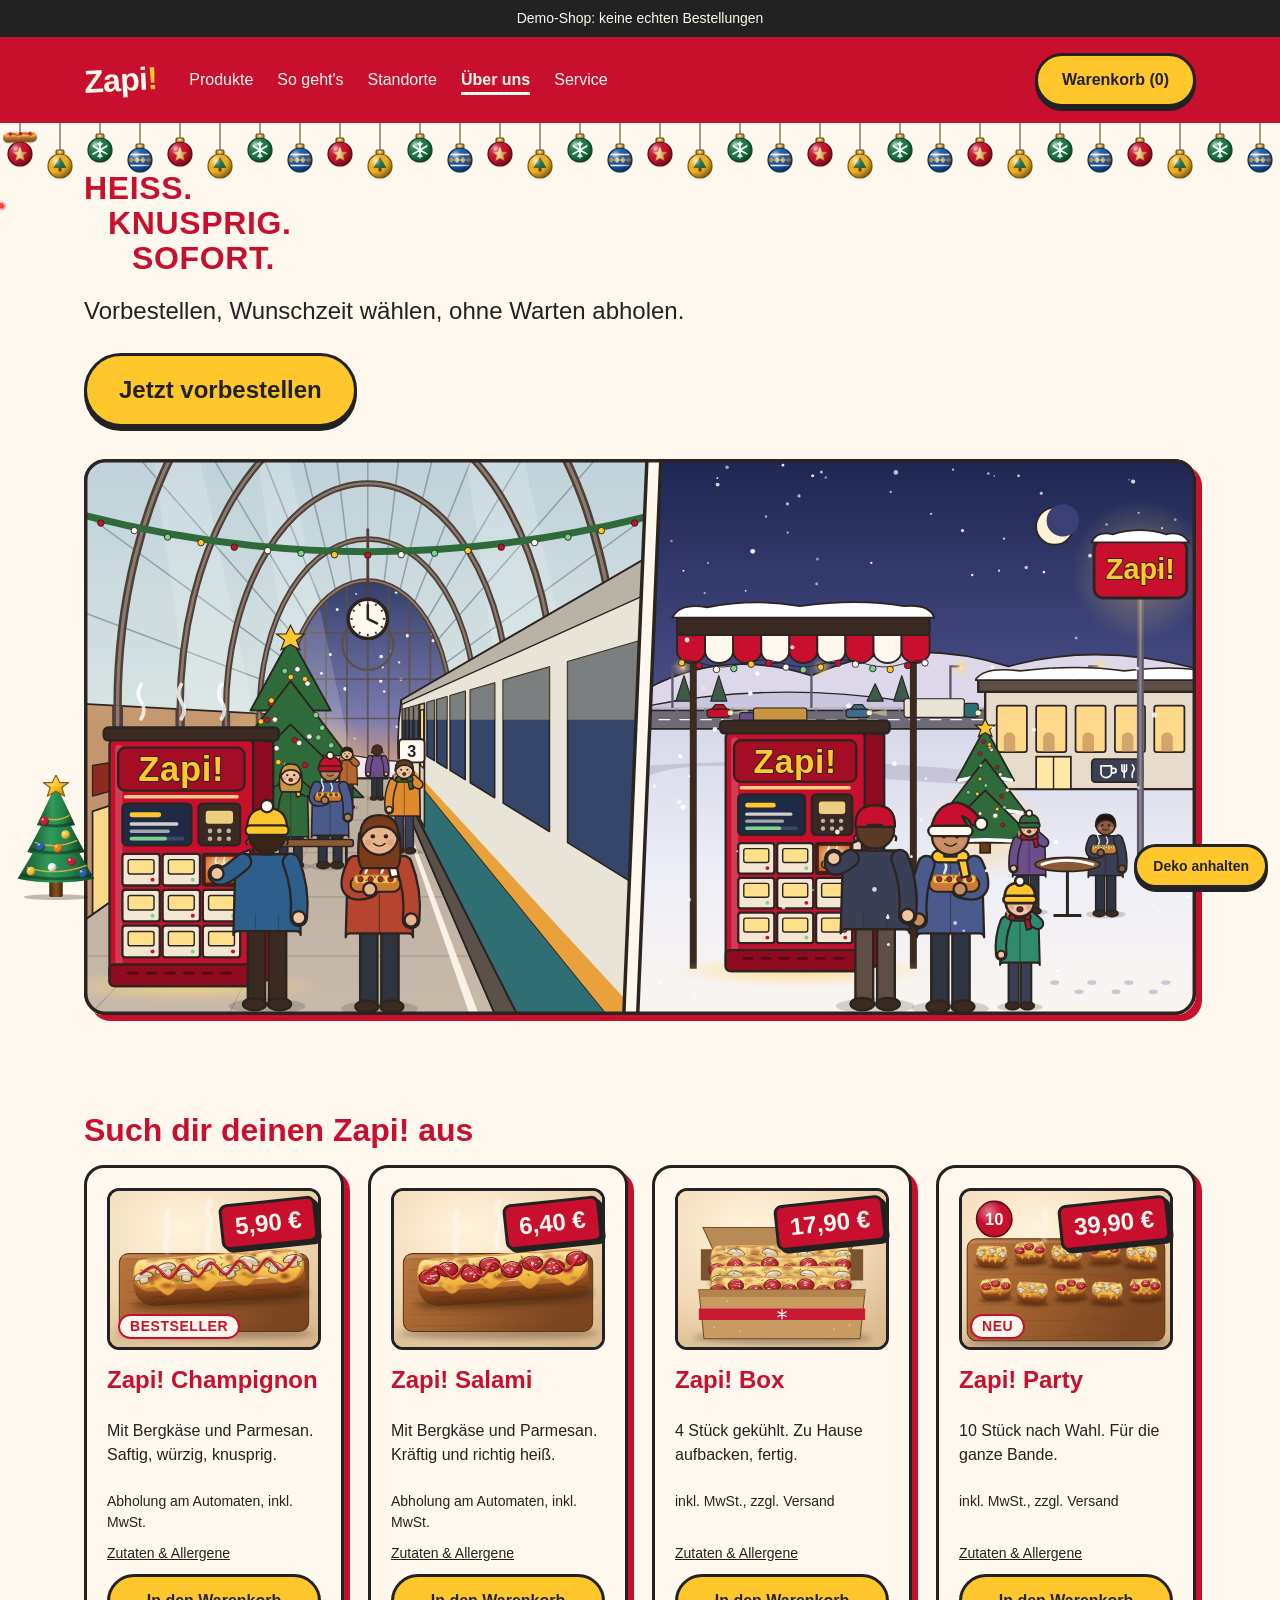
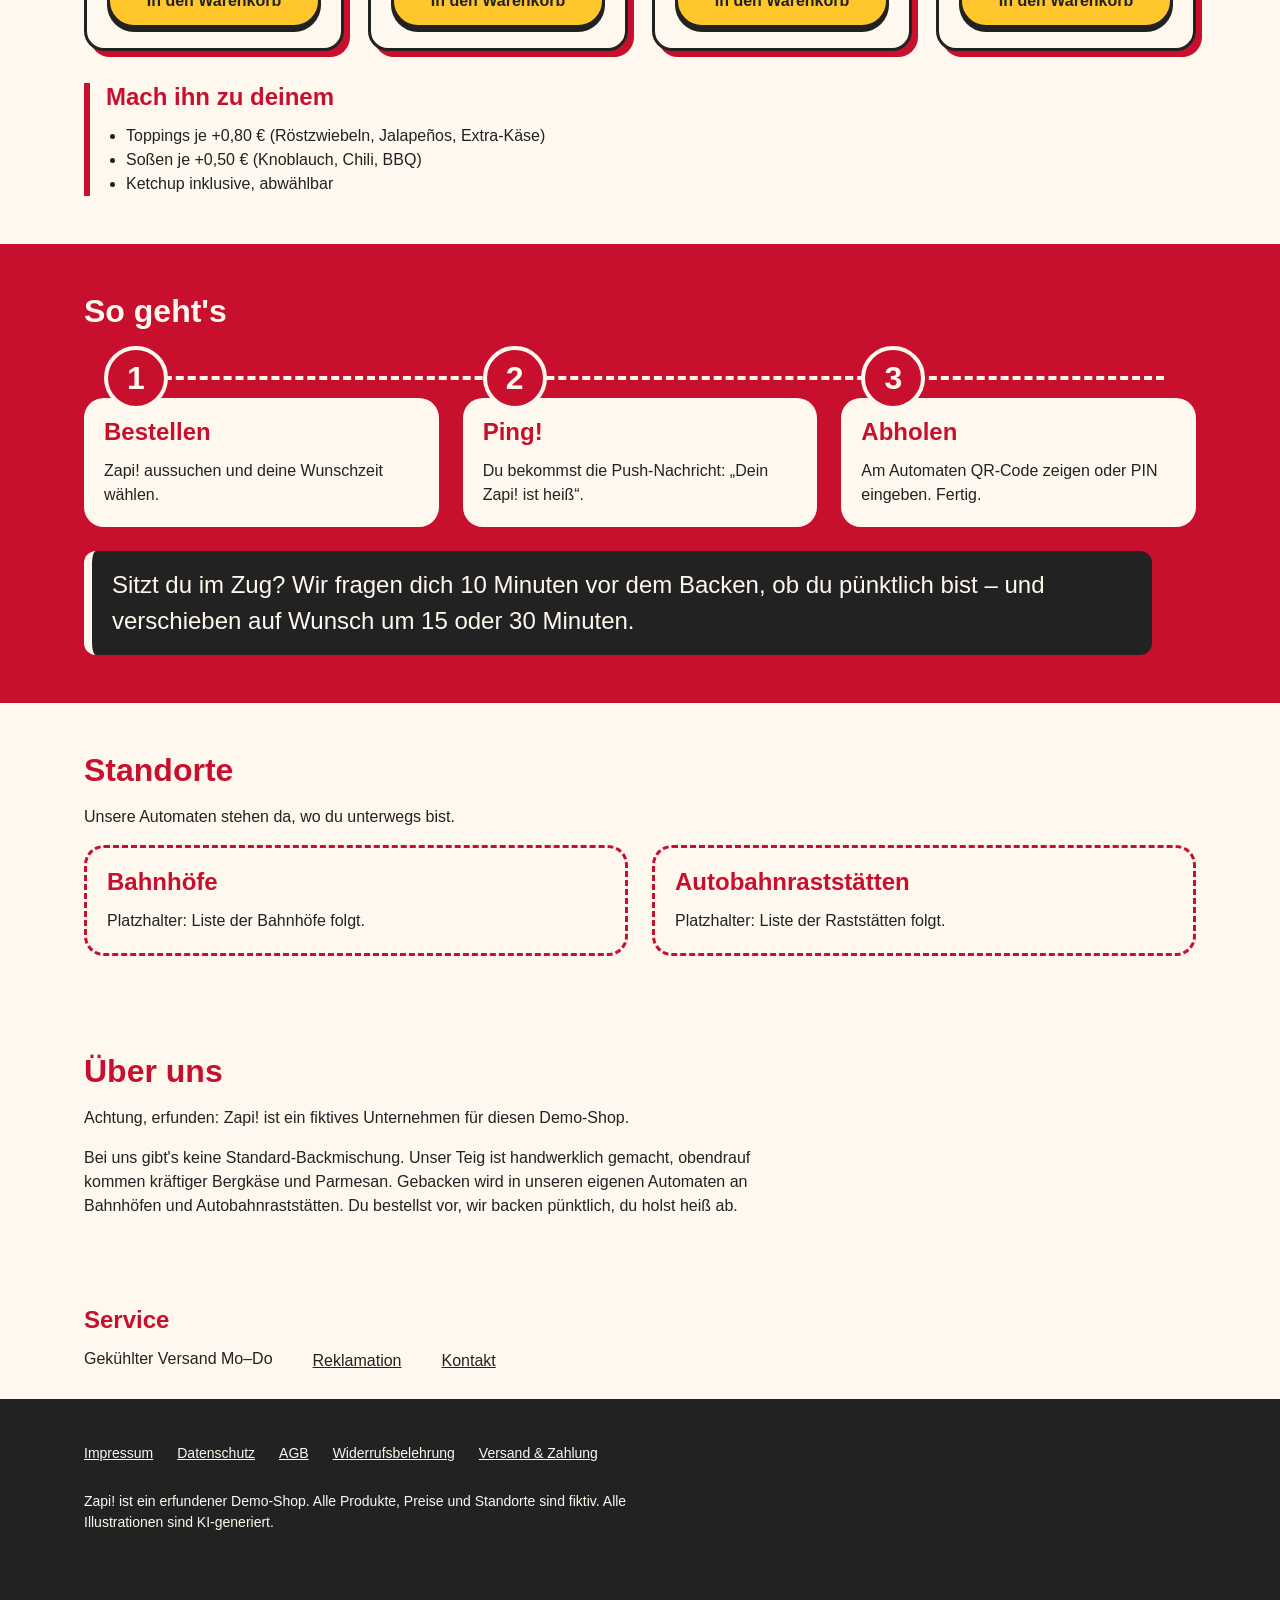
==== index.html @ 460739f3 "Zapi! Demo-Shop: Startseite, Produktseiten und Warenkorb Co-Authored-By: Claude Opus 5.5 <noreply@an" ====
<!DOCTYPE html>
<html lang="de">
<head>
<meta charset="utf-8">
<meta name="viewport" content="width=device-width, initial-scale=1">
<title>Zapi! – Heiß. Knusprig. Sofort. (Demo-Shop)</title>
<meta name="description" content="Zapi! Demo-Shop: überbackene Baguettes vorbestellen und am Automaten abholen oder gekühlt liefern lassen. Keine echten Bestellungen.">
<link rel="icon" href="img/favicon.svg" type="image/svg+xml">
<link rel="icon" href="img/favicon-48.png" sizes="48x48" type="image/png">
<link rel="apple-touch-icon" href="img/favicon-180.png">
<link rel="stylesheet" href="css/style.css">
<script src="js/app.js" defer></script>
<script src="js/warenkorb.js" defer></script>
</head>
<body>

<a class="springen" href="#inhalt">Zum Inhalt springen</a>

<!-- 1. Demo-Hinweis -->
<p class="demo" role="note">Demo-Shop: keine echten Bestellungen</p>

<!-- 2. Kopfbereich -->
<header class="kopf">
  <div class="rahmen">
    <a class="logo" href="#inhalt" aria-label="Zapi! Startseite">Zapi<span>!</span></a>
    <!-- Nur auf schmalen Bildschirmen sichtbar und nur mit JavaScript (siehe js/app.js) -->
    <a class="button warenkorb-mini" href="warenkorb.html" aria-label="Warenkorb, 0 Artikel"><img src="img/warenkorb.svg" alt="" width="24" height="24"> <span class="wk-zahl">0</span></a>
    <button class="button menue-knopf" type="button" aria-expanded="false" aria-controls="menue">Menü</button>
    <div class="menue" id="menue">
      <nav aria-label="Hauptnavigation">
        <ul>
          <li><a href="#produkte">Produkte</a></li>
          <li><a href="#so-gehts">So geht's</a></li>
          <li><a href="#standorte">Standorte</a></li>
          <li><a href="#ueber-uns">Über uns</a></li>
          <li><a href="#service">Service</a></li>
        </ul>
      </nav>
      <a class="button warenkorb" href="warenkorb.html" aria-label="Warenkorb, 0 Artikel">Warenkorb (<span class="wk-zahl">0</span>)</a>
    </div>
  </div>
</header>

<main id="inhalt">

  <!-- 3. Startbereich -->
  <section class="start" aria-labelledby="start-titel">
    <div class="rahmen">
      <div>
        <h1 id="start-titel"><span>Heiß.</span> <span>Knusprig.</span> <span>Sofort.</span></h1>
        <p>Vorbestellen, Wunschzeit wählen, ohne Warten abholen.</p>
        <a class="button gross" href="#produkte">Jetzt vorbestellen</a>
      </div>
      <div class="startbild">
        <img src="img/start-standorte.svg" alt="Illustration in zwei Hälften: Links ein Zapi!-Automat am Bahnsteig einer großen gewölbten Bahnhofshalle mit Weihnachtsbaum. Vorne holt jemand seinen Zapi aus dem Abholfach, dahinter essen Leute auf einer Bank. Rechts ein Zapi!-Automat unter einem Vordach an einer verschneiten Autobahnraststätte. Ein Fahrer holt seinen Zapi, eine Familie und Gäste am Stehtisch essen, im Hintergrund liegen Autobahn und Rasthaus." width="960" height="480">
      </div>
    </div>
  </section>

  <!-- 4. Produkte -->
  <section id="produkte" aria-labelledby="produkte-titel">
    <div class="rahmen">
      <h2 id="produkte-titel">Such dir deinen Zapi! aus</h2>
      <ul class="raster">
        <li class="karte">
          <div class="bild">
            <span class="badge">Bestseller</span>
            <a class="bild-link" href="produkte/champignon.html" tabindex="-1" aria-hidden="true"><img src="img/zapi-champignon.svg" alt="Illustration: Zapi! Champignon auf einem Holzbrett, knusprige Kruste, goldbraun überbackener Käse, Champignonscheiben, Ketchup und Schnittlauch, dampfend" width="400" height="300"></a>
          </div>
          <h3><a href="produkte/champignon.html">Zapi! Champignon</a></h3>
          <p>Mit Bergkäse und Parmesan. Saftig, würzig, knusprig.</p>
          <p class="preis">5,90 €</p>
          <p class="hinweis">Abholung am Automaten, inkl. MwSt.</p>
          <a class="info" href="#allergene-info">Zutaten &amp; Allergene</a>
          <a class="button in-warenkorb" href="#bestaetigung" data-id="champignon" data-name="Zapi! Champignon" data-cent="590" data-art="abholung" aria-label="Zapi! Champignon in den Warenkorb">In den Warenkorb</a>
        </li>
        <li class="karte">
          <div class="bild">
            <a class="bild-link" href="produkte/salami.html" tabindex="-1" aria-hidden="true"><img src="img/zapi-salami.svg" alt="Illustration: Zapi! Salami auf einem Holzbrett, knusprige Kruste, goldbraun überbackener Käse, Salamischeiben, Ketchup und Schnittlauch, dampfend" width="400" height="300"></a>
          </div>
          <h3><a href="produkte/salami.html">Zapi! Salami</a></h3>
          <p>Mit Bergkäse und Parmesan. Kräftig und richtig heiß.</p>
          <p class="preis">6,40 €</p>
          <p class="hinweis">Abholung am Automaten, inkl. MwSt.</p>
          <a class="info" href="#allergene-info">Zutaten &amp; Allergene</a>
          <a class="button in-warenkorb" href="#bestaetigung" data-id="salami" data-name="Zapi! Salami" data-cent="640" data-art="abholung" aria-label="Zapi! Salami in den Warenkorb">In den Warenkorb</a>
        </li>
        <li class="karte">
          <div class="bild">
            <a class="bild-link" href="produkte/box.html" tabindex="-1" aria-hidden="true"><img src="img/zapi-box.svg" alt="Illustration: offene Kartonbox mit 4 gekühlten Zapis, Champignon und Salami, rotes Band mit Schneeflocke für gekühlten Versand" width="400" height="300"></a>
          </div>
          <h3><a href="produkte/box.html">Zapi! Box</a></h3>
          <p>4 Stück gekühlt. Zu Hause aufbacken, fertig.</p>
          <p class="preis">17,90 €</p>
          <p class="hinweis">inkl. MwSt., zzgl. Versand</p>
          <a class="info" href="#allergene-info">Zutaten &amp; Allergene</a>
          <a class="button in-warenkorb" href="#bestaetigung" data-id="box" data-name="Zapi! Box" data-cent="1790" data-art="versand" aria-label="Zapi! Box in den Warenkorb">In den Warenkorb</a>
        </li>
        <li class="karte">
          <div class="bild">
            <span class="badge">Neu</span>
            <a class="bild-link" href="produkte/party.html" tabindex="-1" aria-hidden="true"><img src="img/zapi-party.svg" alt="Illustration: großes Holzbrett mit 10 kleinen Zapis, abwechselnd Champignon und Salami, daneben ein rotes Schild mit der Zahl 10" width="400" height="300"></a>
          </div>
          <h3><a href="produkte/party.html">Zapi! Party</a></h3>
          <p>10 Stück nach Wahl. Für die ganze Bande.</p>
          <p class="preis">39,90 €</p>
          <p class="hinweis">inkl. MwSt., zzgl. Versand</p>
          <a class="info" href="#allergene-info">Zutaten &amp; Allergene</a>
          <a class="button in-warenkorb" href="#bestaetigung" data-id="party" data-name="Zapi! Party" data-cent="3990" data-art="versand" aria-label="Zapi! Party in den Warenkorb">In den Warenkorb</a>
        </li>
      </ul>

      <div class="extras">
        <h3>Mach ihn zu deinem</h3>
        <ul>
          <li>Toppings je +0,80 € (Röstzwiebeln, Jalapeños, Extra-Käse)</li>
          <li>Soßen je +0,50 € (Knoblauch, Chili, BBQ)</li>
          <li>Ketchup inklusive, abwählbar</li>
        </ul>
      </div>
    </div>
  </section>

  <!-- 5. So geht's -->
  <section id="so-gehts" class="sogehts" aria-labelledby="sogehts-titel">
    <div class="rahmen">
      <h2 id="sogehts-titel">So geht's</h2>
      <ol class="schritte">
        <li>
          <h3>Bestellen</h3>
          <p>Zapi! aussuchen und deine Wunschzeit wählen.</p>
        </li>
        <li>
          <h3>Ping!</h3>
          <p>Du bekommst die Push-Nachricht: „Dein Zapi! ist heiß“.</p>
        </li>
        <li>
          <h3>Abholen</h3>
          <p>Am Automaten QR-Code zeigen oder PIN eingeben. Fertig.</p>
        </li>
      </ol>
      <p class="zug-hinweis">Sitzt du im Zug? Wir fragen dich 10 Minuten vor dem Backen, ob du pünktlich bist – und verschieben auf Wunsch um 15 oder 30 Minuten.</p>
    </div>
  </section>

  <!-- 6. Standorte -->
  <section id="standorte" aria-labelledby="standorte-titel">
    <div class="rahmen">
      <h2 id="standorte-titel">Standorte</h2>
      <p>Unsere Automaten stehen da, wo du unterwegs bist.</p>
      <div class="orte">
        <div class="ort">
          <h3>Bahnhöfe</h3>
          <p>Platzhalter: Liste der Bahnhöfe folgt.</p>
        </div>
        <div class="ort">
          <h3>Autobahnraststätten</h3>
          <p>Platzhalter: Liste der Raststätten folgt.</p>
        </div>
      </div>
    </div>
  </section>

  <!-- Über uns (fiktiv) -->
  <section id="ueber-uns" aria-labelledby="ueber-titel">
    <div class="rahmen">
      <h2 id="ueber-titel">Über uns</h2>
      <p>Achtung, erfunden: Zapi! ist ein fiktives Unternehmen für diesen Demo-Shop.</p>
      <p>Bei uns gibt's keine Standard-Backmischung. Unser Teig ist handwerklich gemacht, obendrauf kommen kräftiger Bergkäse und Parmesan. Gebacken wird in unseren eigenen Automaten an Bahnhöfen und Autobahnraststätten. Du bestellst vor, wir backen pünktlich, du holst heiß ab.</p>
    </div>
  </section>

  <!-- 7. Servicezeile -->
  <section id="service" class="service" aria-labelledby="service-titel">
    <div class="rahmen">
      <h2 id="service-titel">Service</h2>
      <ul>
        <li>Gekühlter Versand Mo–Do</li>
        <li><a href="#platzhalter-info">Reklamation</a></li>
        <li><a href="#platzhalter-info">Kontakt</a></li>
      </ul>
    </div>
  </section>

</main>

<!-- 8. Fußbereich -->
<footer class="fuss">
  <div class="rahmen">
    <nav aria-label="Rechtliches">
      <ul>
        <li><a href="#platzhalter-info">Impressum</a></li>
        <li><a href="#platzhalter-info">Datenschutz</a></li>
        <li><a href="#platzhalter-info">AGB</a></li>
        <li><a href="#platzhalter-info">Widerrufsbelehrung</a></li>
        <li><a href="#platzhalter-info">Versand &amp; Zahlung</a></li>
      </ul>
    </nav>
    <p>Zapi! ist ein erfundener Demo-Shop. Alle Produkte, Preise und Standorte sind fiktiv. Alle Illustrationen sind KI-generiert.</p>
  </div>
</footer>

<!-- Statusmeldung für „In den Warenkorb“: steht schon beim Laden in der Seite, damit Screenreader sie ansagen (WCAG 4.1.3) -->
<p class="wk-meldung" role="status" aria-live="polite"></p>

<!-- Bestätigung „In den Warenkorb“ (nur Anzeige, keine Bezahlfunktion) -->
<div id="bestaetigung" class="meldung" role="dialog" aria-labelledby="best-titel">
  <div class="box">
    <h2 id="best-titel">Lecker, gute Wahl!</h2>
    <p>Demo: Dein Zapi! ist vorgemerkt. Es gibt keine echte Bestellung und keine Zahlung.</p>
    <a class="button" href="#produkte">Weiter stöbern</a>
  </div>
</div>

<div id="allergene-info" class="meldung" role="dialog" aria-labelledby="all-titel">
  <div class="box">
    <h2 id="all-titel">Zutaten &amp; Allergene</h2>
    <p>Platzhalter: Zutaten, Allergene, Menge und Aufbewahrung folgen.</p>
    <a class="button" href="#produkte">Schließen</a>
  </div>
</div>

<div id="platzhalter-info" class="meldung" role="dialog" aria-labelledby="ph-titel">
  <div class="box">
    <h2 id="ph-titel">Inhalt folgt</h2>
    <p>Platzhalter: Diese Seite ist im Demo-Shop noch nicht ausgearbeitet.</p>
    <a class="button" href="#inhalt">Schließen</a>
  </div>
</div>

</body>
</html>
---- css/style.css ----
/* ===== Farben mit festen Rollen ===== */
:root {
  --rot: #C8102E;      /* Logo, Kopfbereich, Überschriften */
  --gelb: #FFC72C;     /* nur Buttons und Handlungen */
  --creme: #FFF8EE;    /* Hintergrund */
  --schwarz: #222222;  /* Fließtext, Buttontext */
  --schrift: "Segoe UI", Roboto, "Helvetica Neue", Arial, system-ui, sans-serif; /* ein Stack; Gewicht steuert die Stärke */
}

/* ===== Grundlagen (rem statt px, damit Zoom und Schriftvergrößerung greifen) ===== */
*, *::before, *::after { box-sizing: border-box; }
html { font-size: 100%; }
body {
  margin: 0;
  background: var(--creme);
  color: var(--schwarz);
  font-family: var(--schrift);
  font-size: 1rem;          /* 16 px */
  line-height: 1.5;
  text-align: left;
}
p, li { max-width: 80ch; }
h1, h2, h3 { color: var(--rot); font-weight: 900; line-height: 1.2; margin: 0 0 0.5em; }
h1 { font-size: 2rem; }     /* 32 px */
h2 { font-size: 2rem; }     /* 32 px */
h3 { font-size: 1.5rem; }   /* 24 px */
small, .klein { font-size: 0.875rem; } /* 14 px */
img, .bild { max-width: 100%; }

.rahmen { max-width: 72rem; margin: 0 auto; padding: 0 1.25rem; }
section { padding: 3rem 0; }

/* Sichtbarer Tastaturfokus */
a:focus-visible, button:focus-visible {
  outline: 3px solid var(--schwarz);
  outline-offset: 3px;
}
.kopf a:focus-visible, .kopf button:focus-visible { outline-color: var(--creme); }

.springen {
  position: absolute; left: -999px; top: 0;
  background: var(--gelb); color: var(--schwarz);
  padding: 0.5rem 1rem; font-weight: 700; z-index: 30;
}
.springen:focus { left: 1rem; top: 0.5rem; }

/* ===== 1. Demo-Hinweis ===== */
.demo {
  background: var(--schwarz); color: var(--creme);
  text-align: center; font-size: 0.875rem;
  padding: 0.5rem 1rem; margin: 0;
  max-width: none; /* volle Breite, hebt die 80ch-Grenze für Absätze auf */
}

/* ===== 2. Kopfbereich ===== */
.kopf { background: var(--rot); color: var(--creme); position: sticky; top: 0; z-index: 10; } /* bleibt beim Scrollen oben, damit Navigation und Warenkorb immer erreichbar sind */
html { scroll-padding-top: 9rem; } /* Sprungziele landen unter dem festen Kopfbereich samt Kugeln */
.kopf .rahmen {
  display: flex; flex-wrap: wrap; align-items: center;
  gap: 1rem 2rem; padding-top: 1rem; padding-bottom: 1rem;
}
.logo {
  color: var(--creme); text-decoration: none;
  font-size: 2rem; font-weight: 900; letter-spacing: -0.02em;
  transform: rotate(-3deg); display: inline-block;
}
.logo span { color: var(--gelb); } /* Gelb auf Rot nur in großer Schrift */
.menue { flex: 1 1 auto; display: flex; flex-wrap: wrap; align-items: center; gap: 1rem 2rem; } /* Hülle für Navigation und Warenkorb, auf breiten Bildschirmen wie vorher */
.kopf nav { flex: 1 1 auto; }
.kopf ul { list-style: none; margin: 0; padding: 0; display: flex; flex-wrap: wrap; gap: 0.25rem 1.5rem; }
.kopf nav a {
  color: var(--creme); text-decoration: none;
  padding: 0.25rem 0; border-bottom: 3px solid transparent;
}
.kopf nav a:hover { border-bottom-color: var(--creme); }

/* ===== Buttons: Käse-Gelb, Text Fast Schwarz, dunkler Rand für 3:1 auf Creme ===== */
.button {
  display: inline-block;
  background: var(--gelb); color: var(--schwarz);
  font-family: var(--schrift); font-size: 1rem; font-weight: 900;
  text-decoration: none; text-align: center;
  padding: 0.75rem 1.5rem; min-height: 2.75rem;
  border: 3px solid var(--schwarz); border-radius: 999px;
  box-shadow: 0 4px 0 var(--schwarz);
  cursor: pointer;
}
.button:hover { transform: translateY(2px); box-shadow: 0 2px 0 var(--schwarz); }
.button.gross { font-size: 1.5rem; padding: 1rem 2rem; }
.warenkorb { margin-left: auto; }

/* ===== 3. Startbereich ===== */
.start { background: var(--creme); }
.start .rahmen { display: grid; gap: 2rem; }
.start h1 { font-size: 2rem; line-height: 1.1; text-transform: uppercase; letter-spacing: 0.02em; } /* 32 px = höchste erlaubte Stufe */
.start h1 span { display: block; } /* je Wort eine Zeile: Wucht durch Rhythmus statt Größe */
.start h1 span:nth-child(2) { padding-left: 1.5rem; }
.start h1 span:nth-child(3) { padding-left: 3rem; }
.start p {
  font-size: 1.5rem; margin: 0 0 1.5rem;
}
/* Startbild Bahnhof | Raststätte als breites Band unter Titel und Button (Format 2 : 1 wirkt nur in voller Breite);
   Ecken passend zum Rahmen im SVG (rx 18 bei 960 x 480), roter Versatzschatten wie bei den Produktkarten */
.startbild img { border-radius: 1.875% / 3.75%; box-shadow: 6px 6px 0 var(--rot); }
.startbild img, .bild img { display: block; width: 100%; height: auto; }

/* ===== 4. Produkte ===== */
.raster { display: grid; gap: 1.5rem; grid-template-columns: repeat(2, 1fr); list-style: none; padding: 0; margin: 0 0 2rem; }
/* breit: 4 nebeneinander, mittel: 2 x 2, sehr schmal oder 200 % Zoom: 1 Spalte */
@media (min-width: 64rem) { .raster { grid-template-columns: repeat(4, 1fr); } }
@media (max-width: 36rem) { .raster { grid-template-columns: 1fr; } }
.karte {
  background: var(--creme); border: 3px solid var(--schwarz); border-radius: 1.25rem;
  padding: 1.25rem; display: flex; flex-direction: column; gap: 0.5rem;
  box-shadow: 6px 6px 0 var(--rot);
  position: relative; /* Bezug für den Preis-Aufkleber */
  transition: transform 0.25s ease, box-shadow 0.25s ease;
}
.karte h3 { margin: 0.5rem 0 0; }
/* 1. Hitze: Karte hebt sich bei Maus oder Tastaturfokus, über dem Zapi steigt mehr Dampf auf */
.karte:hover, .karte:focus-within { transform: translateY(-6px); box-shadow: 8px 12px 0 var(--rot); }
.bild::after {
  content: ""; position: absolute; inset: 0; pointer-events: none;
  background: url("../img/dampf.svg") center / 100% 100% no-repeat;
  opacity: 0; transform: translateY(12px);
  transition: opacity 0.4s ease, transform 0.8s ease;
}
.karte:hover .bild::after, .karte:focus-within .bild::after { opacity: 1; transform: translateY(0); }
/* 6. Etikett „Bestseller“/„Neu“: Creme mit rotem Rand, Gelb bleibt den Buttons vorbehalten.
   Rot auf Creme 5,6 : 1 */
.badge {
  position: absolute; bottom: 0.5rem; left: 0.5rem; z-index: 1; /* unten links, damit der Preis-Aufkleber oben rechts frei bleibt */
  background: var(--creme); color: var(--rot); border: 2px solid var(--rot); border-radius: 999px;
  font-size: 0.875rem; font-weight: 900; line-height: 1.5; text-transform: uppercase; letter-spacing: 0.04em;
  padding: 0 0.625rem;
}
.bild {
  position: relative;
  border-radius: 0.75rem; overflow: hidden;
  background: var(--creme);
  border: 3px solid var(--schwarz);
}
/* 2. Preis als schräger Aufkleber auf dem Bild: Creme auf Ketchup-Rot 5,6 : 1 */
.preis {
  position: absolute; top: 2rem; right: 1.5rem; z-index: 2;
  font-size: 1.5rem; font-weight: 900; line-height: 1.5; margin: 0;
  background: var(--rot); color: var(--creme);
  padding: 0.125rem 0.75rem; border: 3px solid var(--schwarz); border-radius: 0.5rem;
  transform: rotate(-6deg); box-shadow: 3px 3px 0 var(--schwarz);
}
.hinweis { font-size: 0.875rem; margin: 0; }
.karte a.info { color: var(--schwarz); font-size: 0.875rem; }
.karte .button { margin-top: auto; padding-left: 0.5rem; padding-right: 0.5rem; white-space: nowrap; } /* Text bleibt einzeilig */
/* Zeilen der Karten aneinander ausrichten: jede Karte übernimmt 6 Rasterzeilen
   (Bild, Titel, Beschreibung, Preishinweis, Link, Button; der Preis klebt als Aufkleber auf dem Bild).
   Einspaltig und in Browsern ohne Subgrid bleibt es beim Flex-Stapel oben. */
@supports (grid-template-rows: subgrid) {
  @media (min-width: 36.01rem) {
    .karte {
      display: grid;
      grid-row: span 6;
      grid-template-rows: subgrid;
      row-gap: 0.5rem;
    }
    .karte .button { margin-top: 0; align-self: end; }
  }
}
.extras { border-left: 6px solid var(--rot); padding-left: 1rem; }
.extras h3 { font-size: 1.5rem; }
.extras ul { margin: 0; padding-left: 1.25rem; }

/* ===== 5. So geht's ===== */
.sogehts { background: var(--rot); color: var(--creme); }
.sogehts h2 { color: var(--creme); }
.schritte {
  list-style: none; padding: 0; margin: 0; position: relative;
  display: grid; gap: 1.5rem; grid-template-columns: 1fr; counter-reset: schritt;
}
/* Route zum Automaten: gestrichelte Linie durch große Nummern-Kreise. Handy: senkrecht links */
.schritte::before {
  content: ""; position: absolute; left: calc(2rem - 2px); top: 1rem; bottom: 1rem;
  border-left: 4px dashed var(--creme);
}
.schritte li {
  counter-increment: schritt; background: var(--creme); color: var(--schwarz);
  border-radius: 1.25rem; padding: 1.25rem; position: relative;
  margin-left: 4.75rem;
}
.schritte li::before {
  content: counter(schritt); display: grid; place-items: center;
  position: absolute; left: -4.75rem; top: 0.75rem;
  width: 4rem; height: 4rem; border-radius: 50%;
  background: var(--rot); color: var(--creme); border: 4px solid var(--creme);
  font-size: 2rem; font-weight: 900; line-height: 1;
}
/* Breit: waagerechte Route über den drei Schritten */
@media (min-width: 48rem) {
  .schritte { grid-template-columns: repeat(3, 1fr); padding-top: 3.25rem; }
  .schritte::before { left: 2rem; right: 2rem; top: calc(2rem - 2px); bottom: auto; border-left: 0; border-top: 4px dashed var(--creme); }
  .schritte li { margin-left: 0; }
  .schritte li::before { left: 1.25rem; top: -3.25rem; }
}
.schritte h3 { font-size: 1.5rem; }
.schritte p { margin: 0; }
/* Hervorgehobener Hinweis unter den Schritten: Fast Schwarz auf Rot, Text Creme (15,09 : 1) */
.zug-hinweis {
  margin: 1.5rem 0 0; padding: 1rem 1.25rem;
  background: var(--schwarz); color: var(--creme);
  border-left: 8px solid var(--creme); border-radius: 0.75rem;
  font-size: 1.5rem;
}

/* ===== 6. Standorte ===== */
.orte { display: grid; gap: 1.5rem; grid-template-columns: repeat(auto-fit, minmax(16rem, 1fr)); }
.ort { border: 3px dashed var(--rot); border-radius: 1.25rem; padding: 1.25rem; }
.ort p { margin: 0; }

/* ===== 7. Servicezeile ===== */
.service { padding: 1.5rem 0; }
.service h2 { font-size: 1.5rem; }
.service ul { list-style: none; margin: 0; padding: 0; display: flex; flex-wrap: wrap; gap: 0.75rem 2.5rem; }
.service a { color: var(--schwarz); }

/* ===== 8. Fußbereich ===== */
.fuss { background: var(--schwarz); color: var(--creme); padding: 2rem 0; font-size: 0.875rem; }
.fuss ul { list-style: none; margin: 0 0 1rem; padding: 0; display: flex; flex-wrap: wrap; gap: 0.5rem 1.5rem; }
.fuss a { color: var(--creme); }
.fuss a:focus-visible { outline-color: var(--creme); }
.fuss p { margin: 0; }

/* ===== Bestätigung und Platzhalter ohne JavaScript (:target) ===== */
.meldung { display: none; }
.meldung:target {
  display: grid; place-items: center;
  position: fixed; inset: 0; z-index: 20;
  background: rgba(34,34,34,.7); padding: 1rem;
}
.meldung .box {
  background: var(--creme); color: var(--schwarz);
  border: 3px solid var(--schwarz); border-radius: 1.25rem;
  padding: 1.5rem; max-width: 30rem; box-shadow: 8px 8px 0 var(--rot);
}
.meldung h2 { font-size: 1.5rem; }

@media (prefers-reduced-motion: reduce) {
  .button:hover { transform: none; }
  .karte, .bild::after { transition: none; }
  .karte:hover, .karte:focus-within, .karte:hover .bild::after, .karte:focus-within .bild::after { transform: none; } /* Dampf erscheint, ohne zu steigen */
}
.deko-pause .karte, .deko-pause .bild::after { transition: none; }
.deko-pause .karte:hover, .deko-pause .karte:focus-within,
.deko-pause .karte:hover .bild::after, .deko-pause .karte:focus-within .bild::after { transform: none; }

/* ===== Handy-Menü (nur mit JavaScript; ohne JS bleibt die Navigation offen sichtbar) ===== */
.menue-knopf { display: none; padding: 0.5rem 1rem; }
.warenkorb-mini { display: none; padding: 0.375rem 0.875rem; }
.warenkorb-mini img { width: 1.5rem; height: 1.5rem; vertical-align: middle; }
.menue-knopf::after { content: " ▾"; }
.menue-knopf[aria-expanded="true"]::after { content: " ▴"; }
@media (max-width: 47.99rem) {
  .js .warenkorb-mini { display: inline-block; margin-left: auto; } /* kleiner Warenkorb bleibt immer sichtbar */
  .js .menue-knopf { display: inline-block; }                       /* oben rechts */
  .js .kopf .rahmen { column-gap: 0.75rem; }
  .js .menue { display: none; flex-basis: 100%; }                   /* zugeklappt */
  .js .kopf.offen .menue {                                          /* aufgeklappt, volle Breite */
    display: block; max-height: calc(100vh - 6rem); overflow-y: auto; /* bei großer Schrift im festen Kopf scrollbar */
  }
  .js .kopf ul { flex-direction: column; gap: 0; }
  .js .kopf nav a {
    display: block; padding: 0.75rem 0; min-height: 2.75rem;        /* große Tippfläche */
    border-bottom: 1px solid var(--creme);
  }
  .js .menue .warenkorb { display: none; } /* ersetzt durch den kleinen Warenkorb oben */
}

/* ===== Weihnachtsoutfit (24.11.–28.12., Klasse .weihnachten setzt js/app.js) =====
   Reine Deko: aria-hidden, nicht anklickbar, liegt unter den Meldungen (z-index 20). */
.kugeln {
  position: absolute; left: 0; right: 0; top: 100%; height: 3.5rem; z-index: 5;
  pointer-events: none;
  overflow-x: clip; /* Mini-Zapis am rechten Rand erzeugen keine Scrollleiste; nach unten fallen dürfen sie weiter */
  background: url("../img/kugeln.svg") space no-repeat left top; /* nur ganze Kugeln, keine angeschnittenen am Rand */
}
.schnee { position: fixed; inset: 0; z-index: 15; pointer-events: none; overflow: hidden; }
.flocke {
  position: absolute; top: -1rem; left: var(--x);
  width: var(--s); height: var(--s); border-radius: 50%;
  background: #FFFFFF; box-shadow: 0 0 0 1px rgba(34, 34, 34, 0.25); /* feiner Rand, damit Schnee auch auf Creme sichtbar ist */
  animation: rieseln var(--t) linear var(--d) infinite;
}
@keyframes rieseln {
  from { transform: translate(0, 0); }
  50%  { transform: translate(1.5rem, 55vh); }
  to   { transform: translate(-0.5rem, 110vh); }
}
.baum {
  position: fixed; left: 0.5rem; bottom: 0; z-index: 15; pointer-events: none;
  width: 6rem;
}
/* Handy: kleiner Baum nur im Fußbereich, verdeckt keinen Inhalt */
.fuss { position: relative; }
@media (max-width: 47.99rem) {
  .baum { position: absolute; left: 1.25rem; bottom: 0.75rem; width: 3rem; }
  .weihnachten .fuss { padding-bottom: 5.5rem; }
}
.baum img { display: block; width: 100%; height: auto; }

/* Weihnachtsmann mit Schlitten: oben nach rechts, unten nach links, unter dem Kopfbereich (z-index 9 < 10) */
.deko-ebene { position: fixed; inset: 0; z-index: 9; overflow: hidden; pointer-events: none; } /* schneidet ab, was außerhalb des Bildes ist */
.schlitten {
  position: absolute; left: 0; top: 0; width: 9rem;
  transform: translateX(-200%); /* startet außerhalb des Bildes, bis JS die Position setzt */
  pointer-events: none; will-change: transform;
}
@media (max-width: 47.99rem) { .schlitten { width: 6rem; } }
.schlitten > img, .schlitten > svg { display: block; width: 100%; height: auto; }
/* Kufenspuren: über dem Inhalt, unter Schlitten (9) und Kopfbereich (10); JS zeichnet nur auf Creme-Flächen */
.spuren { position: fixed; inset: 0; width: 100%; height: 100%; z-index: 8; pointer-events: none; } /* ohne mix-blend-mode: spart das Neuzeichnen der ganzen Seite in jedem Bild */
/* Bei „Bewegung reduzieren“: steht still unten rechts im Fußbereich */
.schlitten-still { position: absolute; left: auto; top: auto; right: 1.25rem; bottom: 0.75rem; width: 7rem; }
.mini-zapi { position: absolute; width: 36px; height: 13px; pointer-events: none; will-change: transform; }
.fall-ebene { position: fixed; inset: 0; z-index: 11; overflow: hidden; pointer-events: none; contain: strict; } /* fallende Mini-Zapis: eigene Ebene, beschnitten am Bildrand */
/* Knopf „Deko anhalten“ (WCAG 2.2.2: Bewegung über 5 Sekunden muss anhaltbar sein) */
.deko-knopf {
  position: fixed; right: 0.75rem; bottom: 0.75rem; z-index: 16;
  font-size: 0.875rem; padding: 0.5rem 1rem; min-height: 2.75rem;
}
.deko-pause .flocke, .deko-pause .schlitten * { animation-play-state: paused !important; }
.weihnachten .fuss { padding-bottom: 5.5rem; } /* Platz, damit der Knopf unten rechts keine Fußbereich-Links verdeckt */

@media (prefers-reduced-motion: reduce) {
  .schnee { display: none; } /* kein Schneetreiben bei reduzierter Bewegung */
  .weihnachten .fuss { padding-bottom: 6rem; } /* Platz für den stehenden Schlitten */
}

/* ===== Produktkarten der Startseite: Titel und Bild führen zur Produktseite ===== */
.karte h3 a { color: inherit; text-decoration: none; }
.karte h3 a:hover, .karte h3 a:focus-visible { text-decoration: underline; text-decoration-thickness: 3px; text-underline-offset: 4px; }
.bild-link { display: block; }

/* ===== Produktseite (produkte/…) ===== */
/* Brotkrumen: Weg zurück zur Startseite */
.krumen ol { list-style: none; margin: 0; padding: 1rem 0 0; display: flex; flex-wrap: wrap; gap: 0.25rem 0.5rem; font-size: 0.875rem; }
.krumen li + li::before { content: "›"; content: "›" / ""; margin-right: 0.5rem; } /* Trennzeichen wird nicht vorgelesen */
.krumen a { color: var(--schwarz); }
.krumen a[aria-current="page"] { font-weight: 700; text-decoration: none; }
/* Shop-Aufbau wie üblich: links das Bild, rechts Name, Preis und Warenkorb – alles ohne Scrollen sichtbar */
.produktseite { padding-bottom: 2rem; }
.produkt-raster { display: grid; grid-template-columns: 1fr; gap: 1.5rem; align-items: center; margin-top: 0.5rem; }
@media (min-width: 56rem) {
  .produkt-raster { grid-template-columns: minmax(0, 1fr) minmax(18rem, 25rem); gap: 2.5rem; }
}
/* Zeichnung so groß, wie die Fensterhöhe erlaubt (Seitenverhältnis 6 : 5) */
.zeichnung { margin: 0 auto; width: 100%; max-width: min(46rem, calc((100vh - 13.5rem) * 1.2)); min-width: 0; }
.weihnachten .zeichnung { max-width: min(46rem, calc((100vh - 16rem) * 1.2)); }
@media (max-width: 55.99rem) { .zeichnung, .weihnachten .zeichnung { max-width: 40rem; } }

/* Info-Spalte */
.produkt-info { position: relative; }
.info-standard h1 { text-transform: uppercase; letter-spacing: 0.02em; margin-bottom: 0.25rem; }
.teaser { font-size: 1.5rem; line-height: 1.3; margin: 0 0 1rem; }
.kauf-preis { font-size: 2rem; font-weight: 900; line-height: 1.2; margin: 0; }
.info-standard .hinweis { margin: 0 0 1rem; }
.info-standard .button.gross { display: block; width: 100%; }
.info-links { list-style: none; margin: 1rem 0 0; padding: 0; display: flex; flex-wrap: wrap; gap: 0.25rem 1.5rem; font-size: 0.875rem; }
.info-links a { color: var(--schwarz); }
.info-standard .klein { margin: 0.75rem 0 0; }
.tipp { margin: 1rem 0 0; padding-left: 0.75rem; border-left: 4px solid var(--rot); font-weight: 700; }
.fiktiv { margin-top: 0.25rem; }

/* Zutatenliste nur für Screenreader; sichtbar steht alles in den Fenstern */
.zutaten { list-style: none; margin: 0; padding: 0; }
.unsichtbar { position: absolute; width: 1px; height: 1px; overflow: hidden; clip-path: inset(50%); white-space: nowrap; }

.flaeche { position: relative; }
.flaeche > img { display: block; width: 100%; height: auto; }
.linien { position: absolute; inset: 0; width: 100%; height: 100%; pointer-events: none; overflow: visible; }
/* Verbindungslinie Medaillon → Produkt: bei Mouseover/Fokus kräftig in Ketchup-Rot */
.linien path { fill: none; stroke: var(--rot); stroke-width: 10; stroke-linecap: round; opacity: 0; transition: opacity 0.15s ease; }
.linien path.aktiv { opacity: 1; filter: drop-shadow(3px 3px 0 var(--schwarz)); } /* versetzter dunkler Schatten wie bei Karten und Buttons */

.medaillon, .zutat-info { display: none; }
.js-zutaten .medaillon {
  display: block; position: absolute; left: 0; top: 0; z-index: 2;
  width: var(--b); aspect-ratio: 1; margin-left: var(--mx); margin-top: var(--my); /* Prozent-Ränder beziehen sich auf die Breite */
  border: 0; border-radius: 50%; background: transparent; padding: 0; cursor: pointer;
  transition: box-shadow 0.2s ease;
}
/* Wie die Produktkarten der Startseite beim Darüberfahren: dunkler Rand, größerer versetzter roter Schatten */
.js-zutaten .medaillon:hover, .js-zutaten .medaillon[aria-expanded="true"] { box-shadow: 0 0 0 4px var(--schwarz), 8px 10px 0 4px var(--rot); }
.js-zutaten .medaillon:focus-visible { outline: 3px solid var(--schwarz); outline-offset: 6px; }

/* Fenster je Zutat: Bild, Name, Kurztext, Herkunft; Rahmen und Schatten wie die Produktkarten.
   Breit legt es sich über die Info-Spalte (nie über die Zeichnung), schmal klappt es unter den Infos auf. */
.js-zutaten .zutat-info.offen {
  display: block; position: relative; margin-top: 1rem;
  background: var(--creme); border: 3px solid var(--schwarz); border-radius: 1.25rem; overflow: hidden;
  box-shadow: 6px 6px 0 var(--rot);
}
/* Schmal: Fenster steht direkt unter der Zeichnung, vor Name und Preis */
@media (max-width: 55.99rem) {
  .produkt-info { display: flex; flex-direction: column; }
  .js-zutaten .zutat-info.offen { order: -1; margin: 0 0 1.5rem; }
}
@media (min-width: 56rem) {
  .js-zutaten .zutat-info.offen { position: absolute; left: 0; right: 0; top: 50%; transform: translateY(-50%); margin: 0; z-index: 3; pointer-events: none; }
  .js-zutaten .zutat-info.offen.fest { pointer-events: auto; }
}
.zutat-info img { display: block; width: 100%; height: auto; border-bottom: 3px solid var(--schwarz); }
.info-text { padding: 0.75rem 1rem 1rem; }
.info-text h3 { display: flex; align-items: center; gap: 0.5rem; font-size: 1.5rem; line-height: 1.2; margin: 0 0 0.25rem; }
.info-text .nr {
  flex: none; display: grid; place-items: center; width: 2rem; height: 2rem; border-radius: 50%;
  background: var(--rot); color: var(--creme); font-size: 1rem; border: 2px solid var(--schwarz); /* Creme auf Rot 5,6 : 1 */
}
.info-text p { margin: 0.25rem 0 0; }
.info-text .herkunft { font-size: 0.875rem; }
.zutat-info .zu { display: none; }
.js-zutaten .zutat-info.fest .zu {
  display: grid; place-items: center; position: absolute; top: 0.5rem; right: 0.5rem;
  width: 2.75rem; height: 2.75rem; border-radius: 50%;
  font-family: var(--schrift); font-size: 1.5rem; font-weight: 900; line-height: 1;
  color: var(--schwarz); background: var(--gelb); border: 3px solid var(--schwarz); cursor: pointer;
}

.weihnachten .krumen ol { padding-top: 4rem; } /* Brotkrumen nicht unter den Kugeln verstecken */

/* ===== Aktiver Menüpunkt (Folie Tag 43: „aktuelle Position zeigen“) ===== */
.kopf nav a[aria-current] { border-bottom-color: var(--creme); font-weight: 900; }
.button[aria-current="page"] { box-shadow: 0 0 0 3px var(--creme), 0 4px 0 var(--schwarz); } /* Warenkorb auf der Warenkorb-Seite */

/* ===== Tippflächen mindestens 24 px hoch (WCAG 2.5.8), Fußlinks 44 px ===== */
.krumen a, .info-links a, .karte a.info, .service a, .liefer-info a, .produkt-daten a { display: inline-block; min-height: 1.5rem; padding: 0.125rem 0; }
.fuss nav a { display: inline-flex; align-items: center; min-height: 2.75rem; }
.krumen ol { row-gap: 0.25rem; }

/* ===== Produktseite: Abholung/Lieferung & Rückgabe, Beschreibung & Daten ===== */
.liefer-info { list-style: none; margin: 1rem 0 0; padding: 0.5rem 0 0.5rem 0.75rem; border-left: 4px solid var(--rot); font-size: 0.875rem; }
.liefer-info li + li { margin-top: 0.25rem; }
.liefer-info a { color: var(--schwarz); }
.produkt-daten { margin-top: 2rem; max-width: 46rem; border: 3px solid var(--schwarz); border-radius: 1.25rem; background: var(--creme); box-shadow: 6px 6px 0 var(--rot); }
.produkt-daten summary { cursor: pointer; padding: 0.75rem 1.25rem; min-height: 2.75rem; font-size: 1.5rem; font-weight: 900; color: var(--rot); }
.produkt-daten summary:focus-visible { outline: 3px solid var(--schwarz); outline-offset: 3px; }
.produkt-daten > :not(summary) { margin-left: 1.25rem; margin-right: 1.25rem; }
.produkt-daten dl { margin-top: 0; margin-bottom: 0; }
.produkt-daten dl > div { display: grid; grid-template-columns: minmax(7rem, 1fr) 3fr; gap: 0.25rem 1rem; padding: 0.375rem 0; border-top: 1px solid rgba(34, 34, 34, 0.2); }
.produkt-daten dt { font-weight: 700; }
.produkt-daten dd { margin: 0; }
.produkt-daten .klein { margin-bottom: 1rem; }
.produkt-daten a { color: var(--schwarz); }
@media (max-width: 30rem) { .produkt-daten dl > div { grid-template-columns: 1fr; } }
/* Box und Party: Produktbild statt Zeichnung, im Stil der Karten */
.produktbild img { display: block; width: 100%; height: auto; border: 3px solid var(--schwarz); border-radius: 1.25rem; box-shadow: 6px 6px 0 var(--rot); background: var(--creme); }

/* ===== Warenkorb: Meldung nach dem Hinzufügen (sichtbar und als Statusmeldung angesagt) ===== */
.wk-meldung {
  position: fixed; left: 50%; bottom: 4.5rem; z-index: 18; transform: translate(-50%, 1rem);
  max-width: min(28rem, calc(100vw - 2rem)); margin: 0; padding: 0.75rem 1.25rem;
  background: var(--schwarz); color: var(--creme); border: 3px solid var(--creme); border-radius: 1rem; box-shadow: 4px 4px 0 var(--rot);
  font-weight: 700; opacity: 0; pointer-events: none; transition: opacity 0.2s ease, transform 0.2s ease;
}
.wk-meldung:empty { padding: 0; border: 0; }
.wk-meldung.sichtbar { opacity: 1; transform: translate(-50%, 0); }
@media (prefers-reduced-motion: reduce) { .wk-meldung { transition: none; } }

/* ===== Warenkorb-Seite ===== */
.warenkorb-seite { padding-bottom: 3rem; }
.warenkorb-seite h1 { margin-top: 1rem; }
.wk-liste { list-style: none; margin: 0 0 1.5rem; padding: 0; display: grid; gap: 1rem; max-width: 46rem; }
.wk-zeile {
  display: grid; grid-template-columns: 1fr auto auto auto; gap: 0.75rem 1.25rem; align-items: center;
  background: var(--creme); border: 3px solid var(--schwarz); border-radius: 1.25rem; padding: 1rem 1.25rem; box-shadow: 6px 6px 0 var(--rot);
}
.wk-name a { color: var(--rot); font-size: 1.5rem; font-weight: 900; text-decoration: none; display: inline-block; min-height: 1.5rem; }
.wk-name a:hover, .wk-name a:focus-visible { text-decoration: underline; }
.wk-name .klein { display: block; }
.wk-menge { display: flex; align-items: center; gap: 0.5rem; }
.wk-knopf {
  width: 2.75rem; height: 2.75rem; border-radius: 50%; border: 3px solid var(--schwarz); background: var(--gelb); color: var(--schwarz);
  font-family: var(--schrift); font-size: 1.5rem; font-weight: 900; line-height: 1; cursor: pointer;
}
.wk-knopf:disabled { background: var(--creme); color: #6B6B6B; cursor: not-allowed; } /* deaktiviert: Grau auf Creme 5,1 : 1 */
.wk-zahl-zeile { min-width: 2ch; text-align: center; font-size: 1.5rem; font-weight: 900; }
.wk-zeilensumme { margin: 0; font-size: 1.5rem; font-weight: 900; white-space: nowrap; }
.wk-entfernen { background: none; border: 0; padding: 0.5rem 0; min-height: 2.75rem; color: var(--schwarz); text-decoration: underline; font-family: var(--schrift); font-size: 1rem; cursor: pointer; }
.wk-knopf:focus-visible, .wk-entfernen:focus-visible { outline: 3px solid var(--schwarz); outline-offset: 3px; }
@media (max-width: 40rem) { .wk-zeile { grid-template-columns: 1fr auto; } .wk-name { grid-column: 1 / -1; } }
.wk-summe { max-width: 46rem; border-top: 3px solid var(--schwarz); padding-top: 1rem; }
.wk-summe p:first-child { display: flex; justify-content: space-between; font-size: 2rem; font-weight: 900; margin: 0; }
.wk-summe .hinweis { margin: 0 0 1rem; }
.wk-summe a { color: var(--schwarz); display: inline-block; min-height: 1.5rem; }
.wk-leer { padding: 2rem 0; }
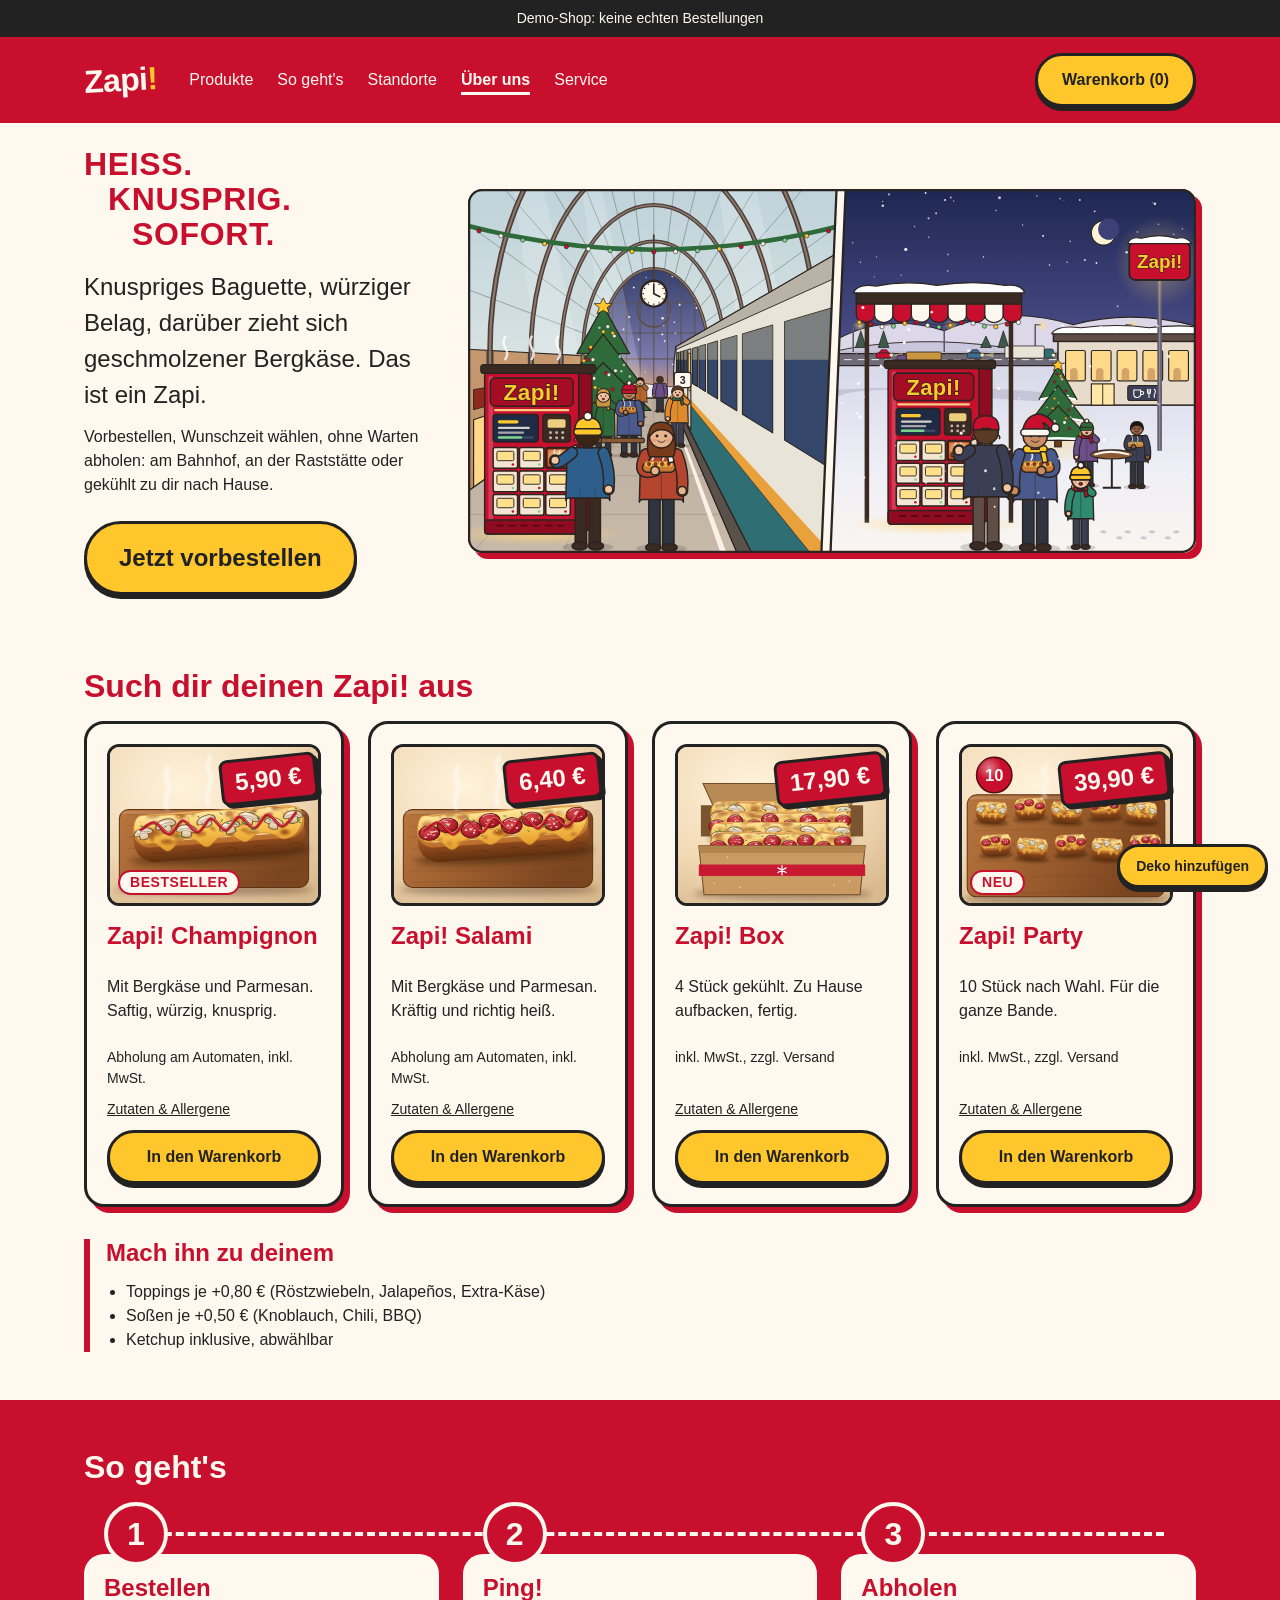
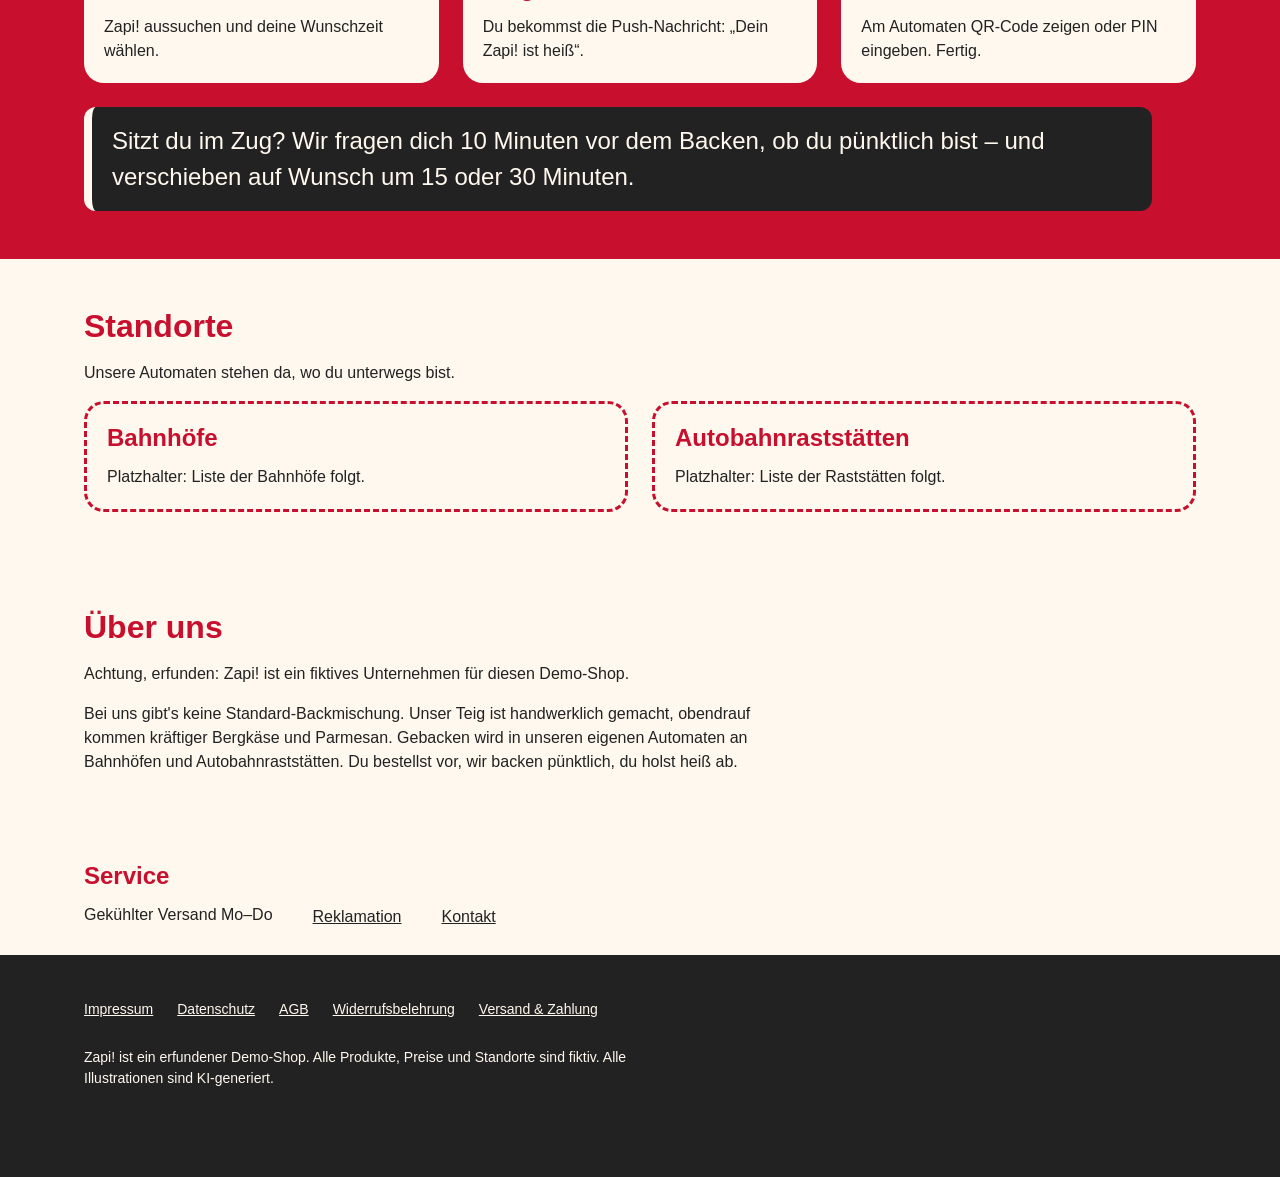
==== commit 4fbfcce3: "Startbereich: Beschreibung des Zapi und ergaenzte Abholzeile Co-Authored-By: Claude Opus 5.5 <norepl" ====
--- a/index.html
+++ b/index.html
@@ -48,7 +48,8 @@
     <div class="rahmen">
       <div>
         <h1 id="start-titel"><span>Heiß.</span> <span>Knusprig.</span> <span>Sofort.</span></h1>
-        <p>Vorbestellen, Wunschzeit wählen, ohne Warten abholen.</p>
+        <p class="start-zapi">Knuspriges Baguette, würziger Belag, darüber zieht sich geschmolzener Bergkäse. Das ist ein Zapi.</p>
+        <p>Vorbestellen, Wunschzeit wählen, ohne Warten abholen: am Bahnhof, an der Raststätte oder gekühlt zu dir nach Hause.</p>
         <a class="button gross" href="#produkte">Jetzt vorbestellen</a>
       </div>
       <div class="startbild">
--- a/css/style.css
+++ b/css/style.css
@@ -99,10 +99,36 @@
 .start p {
   font-size: 1.5rem; margin: 0 0 1.5rem;
 }
+/* Zwei Absätze: oben groß, was ein Zapi ist (macht Appetit), darunter kleiner, wie man ihn bekommt */
+.start p.start-zapi { margin-bottom: 0.75rem; }
+.start p.start-zapi + p { font-size: 1rem; }
 /* Startbild Bahnhof | Raststätte als breites Band unter Titel und Button (Format 2 : 1 wirkt nur in voller Breite);
    Ecken passend zum Rahmen im SVG (rx 18 bei 960 x 480), roter Versatzschatten wie bei den Produktkarten */
 .startbild img { border-radius: 1.875% / 3.75%; box-shadow: 6px 6px 0 var(--rot); }
 .startbild img, .bild img { display: block; width: 100%; height: auto; }
+/* Startbereich ohne Scrollen voll sichtbar (Handy, Tablet, PC):
+   - Handy hochkant: Bild zuerst, direkt unter dem Kopfbereich, dann Titel und Button
+   - Tablet hochkant: Titel oben, Bild darunter, Höhe an die Fensterhöhe gekoppelt
+   - quer und breit: Titel links, Bild rechts; Bildbreite höchstens doppelte freie Höhe (Format 2 : 1) */
+.start { padding: 1.5rem 0; }
+.weihnachten .start { padding-top: 4rem; } /* Kugeln unter dem Kopfbereich verdecken sonst den oberen Bildrand */
+.start .rahmen { align-items: center; }
+.startbild { justify-self: center; width: 100%; max-width: calc((100vh - 26rem) * 2); }
+@media (orientation: portrait) { .startbild { min-width: min(100%, 16rem); } }
+@media (max-width: 39.99rem) and (orientation: portrait) {
+  .startbild { order: -1; max-width: none; }
+  .start .rahmen { gap: 1.25rem; }
+}
+@media (min-width: 56rem), (orientation: landscape) and (min-width: 36rem) {
+  .start .rahmen { grid-template-columns: minmax(15rem, 22rem) minmax(0, 1fr); gap: 2rem; }
+  .startbild { max-width: calc((100vh - 15rem) * 2); justify-self: end; }
+  .weihnachten .startbild { max-width: calc((100vh - 18rem) * 2); } /* Kugeln brauchen Platz unter dem Kopf */
+}
+/* Handy quer (wenig Höhe): Bild oben bündig neben dem Titel, Größe aus der restlichen Höhe */
+@media (orientation: landscape) and (max-height: 30rem) {
+  .start .rahmen { align-items: start; }
+  .startbild, .weihnachten .startbild { max-width: calc((100vh - 13rem) * 2); }
+}
 
 /* ===== 4. Produkte ===== */
 .raster { display: grid; gap: 1.5rem; grid-template-columns: repeat(2, 1fr); list-style: none; padding: 0; margin: 0 0 2rem; }
@@ -320,11 +346,15 @@
 .schlitten-still { position: absolute; left: auto; top: auto; right: 1.25rem; bottom: 0.75rem; width: 7rem; }
 .mini-zapi { position: absolute; width: 36px; height: 13px; pointer-events: none; will-change: transform; }
 .fall-ebene { position: fixed; inset: 0; z-index: 11; overflow: hidden; pointer-events: none; contain: strict; } /* fallende Mini-Zapis: eigene Ebene, beschnitten am Bildrand */
-/* Knopf „Deko anhalten“ (WCAG 2.2.2: Bewegung über 5 Sekunden muss anhaltbar sein) */
+/* Knopf „Deko entfernen“ / „Deko hinzufügen“ (WCAG 2.2.2: Bewegung über 5 Sekunden muss sich ausblenden lassen) */
 .deko-knopf {
   position: fixed; right: 0.75rem; bottom: 0.75rem; z-index: 16;
   font-size: 0.875rem; padding: 0.5rem 1rem; min-height: 2.75rem;
 }
+/* Deko entfernt: alles ausgeblendet (JS hält die Bewegung zusätzlich an) */
+.deko-aus .kugeln, .deko-aus .schnee, .deko-aus .baum, .deko-aus .deko-ebene,
+.deko-aus .spuren, .deko-aus .fall-ebene, .deko-aus .schlitten { display: none; }
+.deko-aus .fuss { padding-bottom: 5.5rem; } /* Knopf bleibt unten rechts und verdeckt keine Fußbereich-Links */
 .deko-pause .flocke, .deko-pause .schlitten * { animation-play-state: paused !important; }
 .weihnachten .fuss { padding-bottom: 5.5rem; } /* Platz, damit der Knopf unten rechts keine Fußbereich-Links verdeckt */
 
